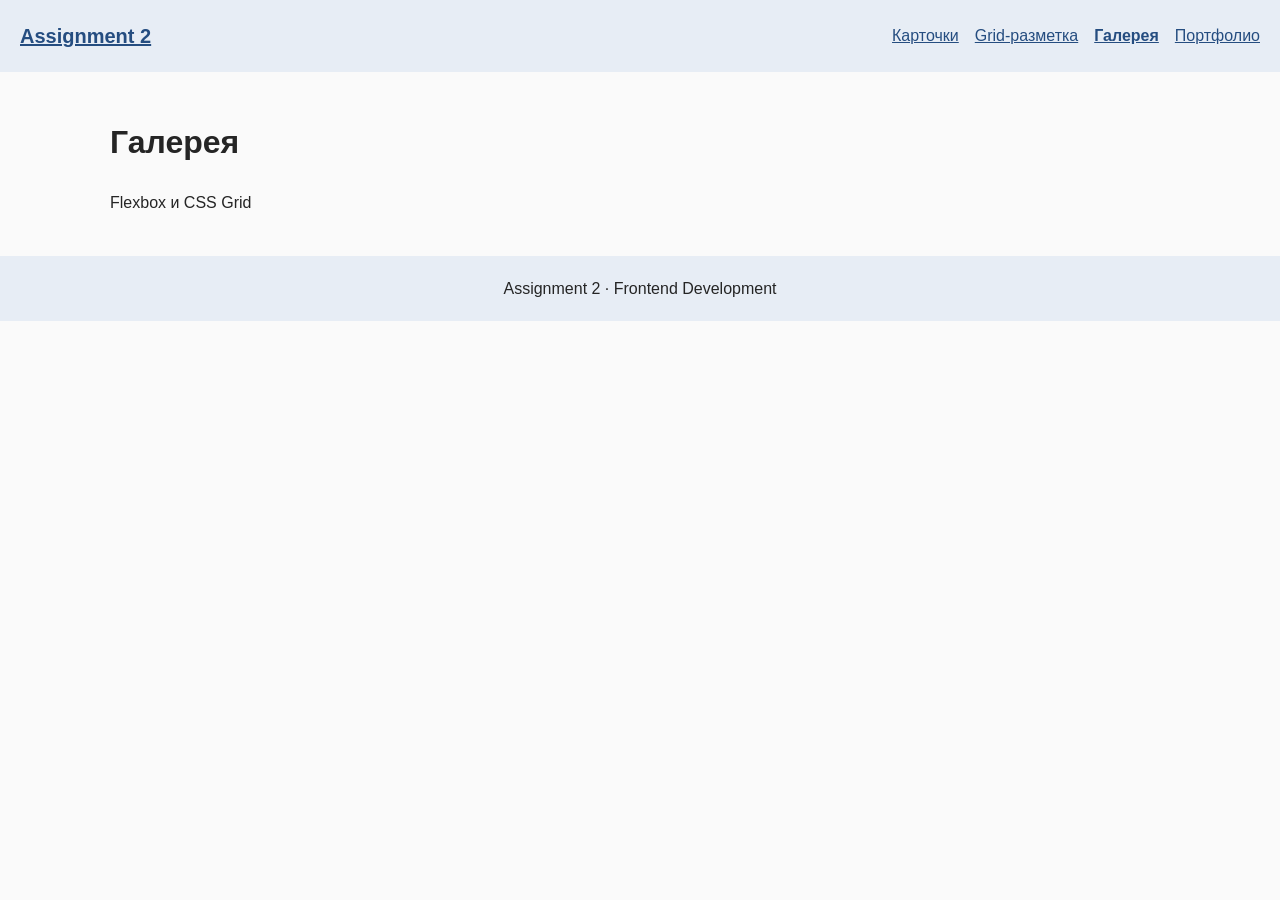
==== gallery.html @ aac7e52f "feat: add page structure and flexbox navigation" ====
<!DOCTYPE html>
<html lang="ru">
<head>
  <meta charset="UTF-8">
  <meta name="viewport" content="width=device-width, initial-scale=1.0">
  <title>Галерея — Assignment 2</title>
  <link rel="stylesheet" href="style.css">
</head>
<body>
  <header class="site-header">
    <a class="logo" href="index.html">Assignment 2</a>
    <nav aria-label="Основная навигация">
      <a href="index.html">Карточки</a>
      <a href="layout.html">Grid-разметка</a>
      <a href="gallery.html" aria-current="page">Галерея</a>
      <a href="portfolio.html">Портфолио</a>
    </nav>
  </header>
  <main>
    <h1>Галерея</h1>
    <p>Flexbox и CSS Grid</p>
  </main>
  <footer class="site-footer">Assignment 2 · Frontend Development</footer>
</body>
</html>
---- style.css ----
/* Общие стили и навигация (Task 0). */
* {
  box-sizing: border-box;
}

body {
  margin: 0;
  font-family: Arial, sans-serif;
  line-height: 1.6;
  color: #252525;
  background: #fafafa;
}

.site-header {
  display: flex;
  justify-content: space-between;
  align-items: center;
  flex-wrap: wrap;
  gap: 16px;
  padding: 20px;
  background: #e7edf5;
}

.logo {
  font-size: 20px;
  font-weight: bold;
}

nav {
  display: flex;
  flex-wrap: wrap;
  gap: 16px;
}

a {
  color: #254d80;
}

nav a[aria-current="page"] {
  font-weight: bold;
}

main {
  max-width: 1100px;
  margin: 0 auto;
  padding: 24px 20px;
}

.site-footer {
  padding: 20px;
  text-align: center;
  background: #e7edf5;
}
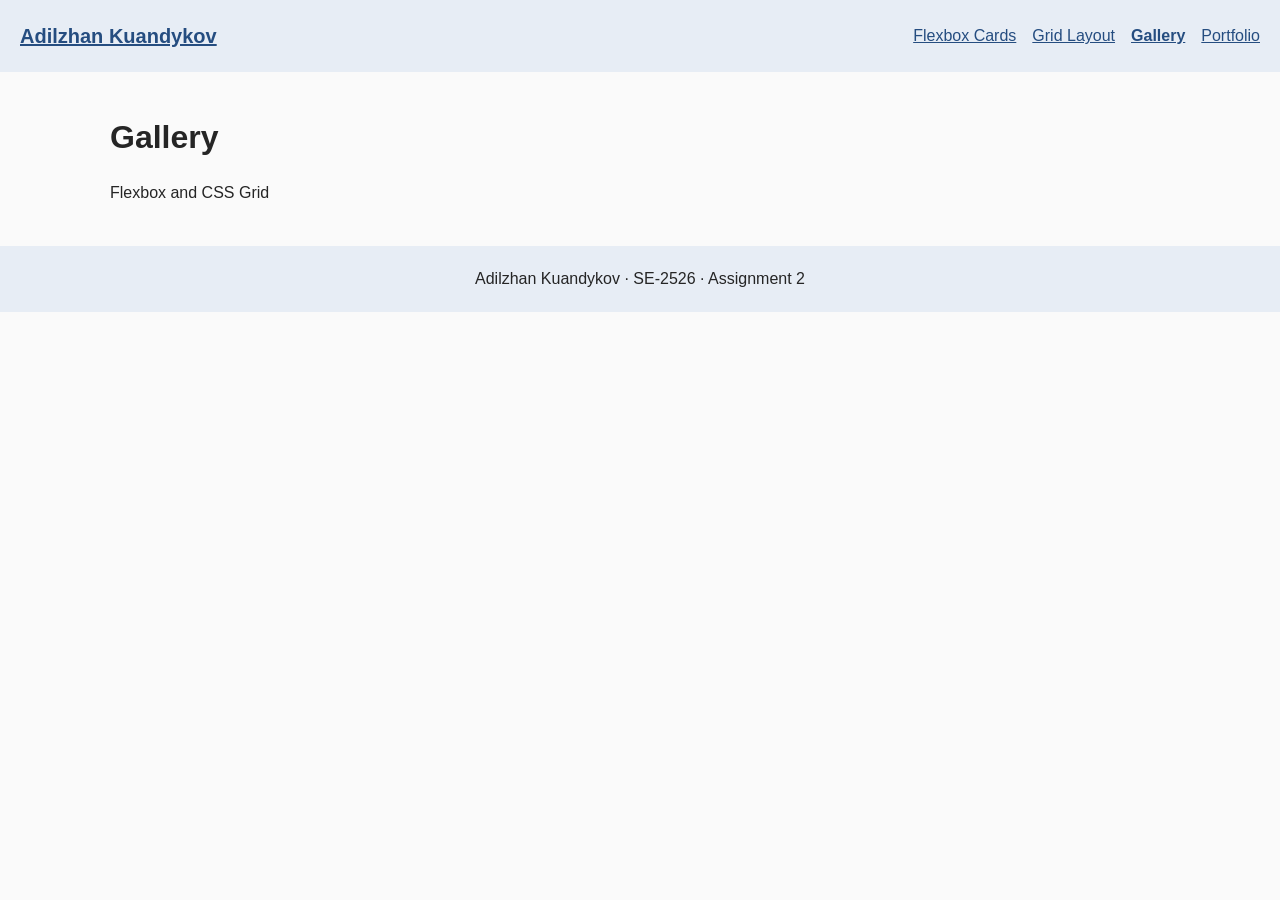
==== commit 7414a7dc: "feat: add personal photos and flexbox hobby cards" ====
--- a/gallery.html
+++ b/gallery.html
@@ -1,25 +1,22 @@
 <!DOCTYPE html>
-<html lang="ru">
+<html lang="en">
 <head>
   <meta charset="UTF-8">
   <meta name="viewport" content="width=device-width, initial-scale=1.0">
-  <title>Галерея — Assignment 2</title>
+  <title>Gallery | Adilzhan Kuandykov</title>
   <link rel="stylesheet" href="style.css">
 </head>
-<body>
+<body class="">
   <header class="site-header">
-    <a class="logo" href="index.html">Assignment 2</a>
-    <nav aria-label="Основная навигация">
-      <a href="index.html">Карточки</a>
-      <a href="layout.html">Grid-разметка</a>
-      <a href="gallery.html" aria-current="page">Галерея</a>
-      <a href="portfolio.html">Портфолио</a>
+    <a class="logo" href="index.html">Adilzhan Kuandykov</a>
+    <nav aria-label="Main navigation">
+      <a href="index.html">Flexbox Cards</a>
+      <a href="layout.html">Grid Layout</a>
+      <a href="gallery.html" aria-current="page">Gallery</a>
+      <a href="portfolio.html">Portfolio</a>
     </nav>
   </header>
-  <main>
-    <h1>Галерея</h1>
-    <p>Flexbox и CSS Grid</p>
-  </main>
-  <footer class="site-footer">Assignment 2 · Frontend Development</footer>
+  <main><h1>Gallery</h1><p>Flexbox and CSS Grid</p></main>
+  <footer class="site-footer">Adilzhan Kuandykov · SE-2526 · Assignment 2</footer>
 </body>
 </html>
--- a/style.css
+++ b/style.css
@@ -51,3 +51,67 @@
   text-align: center;
   background: #e7edf5;
 }
+
+/* Task 1: equal-height cards with Flexbox. */
+.card-row {
+  display: flex;
+  flex-wrap: wrap;
+  align-items: stretch;
+  gap: 20px;
+}
+
+.card {
+  flex: 1 1 240px;
+  display: flex;
+  flex-direction: column;
+  border: 1px solid #ccc;
+  border-radius: 6px;
+  overflow: hidden;
+  background: white;
+  transition: box-shadow 0.2s;
+}
+
+.card:hover {
+  box-shadow: 0 4px 12px #0002;
+}
+
+.card > img {
+  width: 100%;
+  height: 220px;
+  object-fit: cover;
+}
+
+.card-content {
+  flex: 1;
+  display: flex;
+  flex-direction: column;
+  align-items: flex-start;
+  padding: 18px;
+}
+
+h1, h2 {
+  line-height: 1.3;
+}
+
+h2 {
+  margin-top: 0;
+}
+
+.button {
+  display: inline-block;
+  margin-top: auto;
+  padding: 8px 14px;
+  border-radius: 4px;
+  background: #254d80;
+  color: white;
+  text-decoration: none;
+}
+
+.button:hover {
+  background: #183757;
+}
+
+a:focus-visible {
+  outline: 3px solid #b45200;
+  outline-offset: 4px;
+}
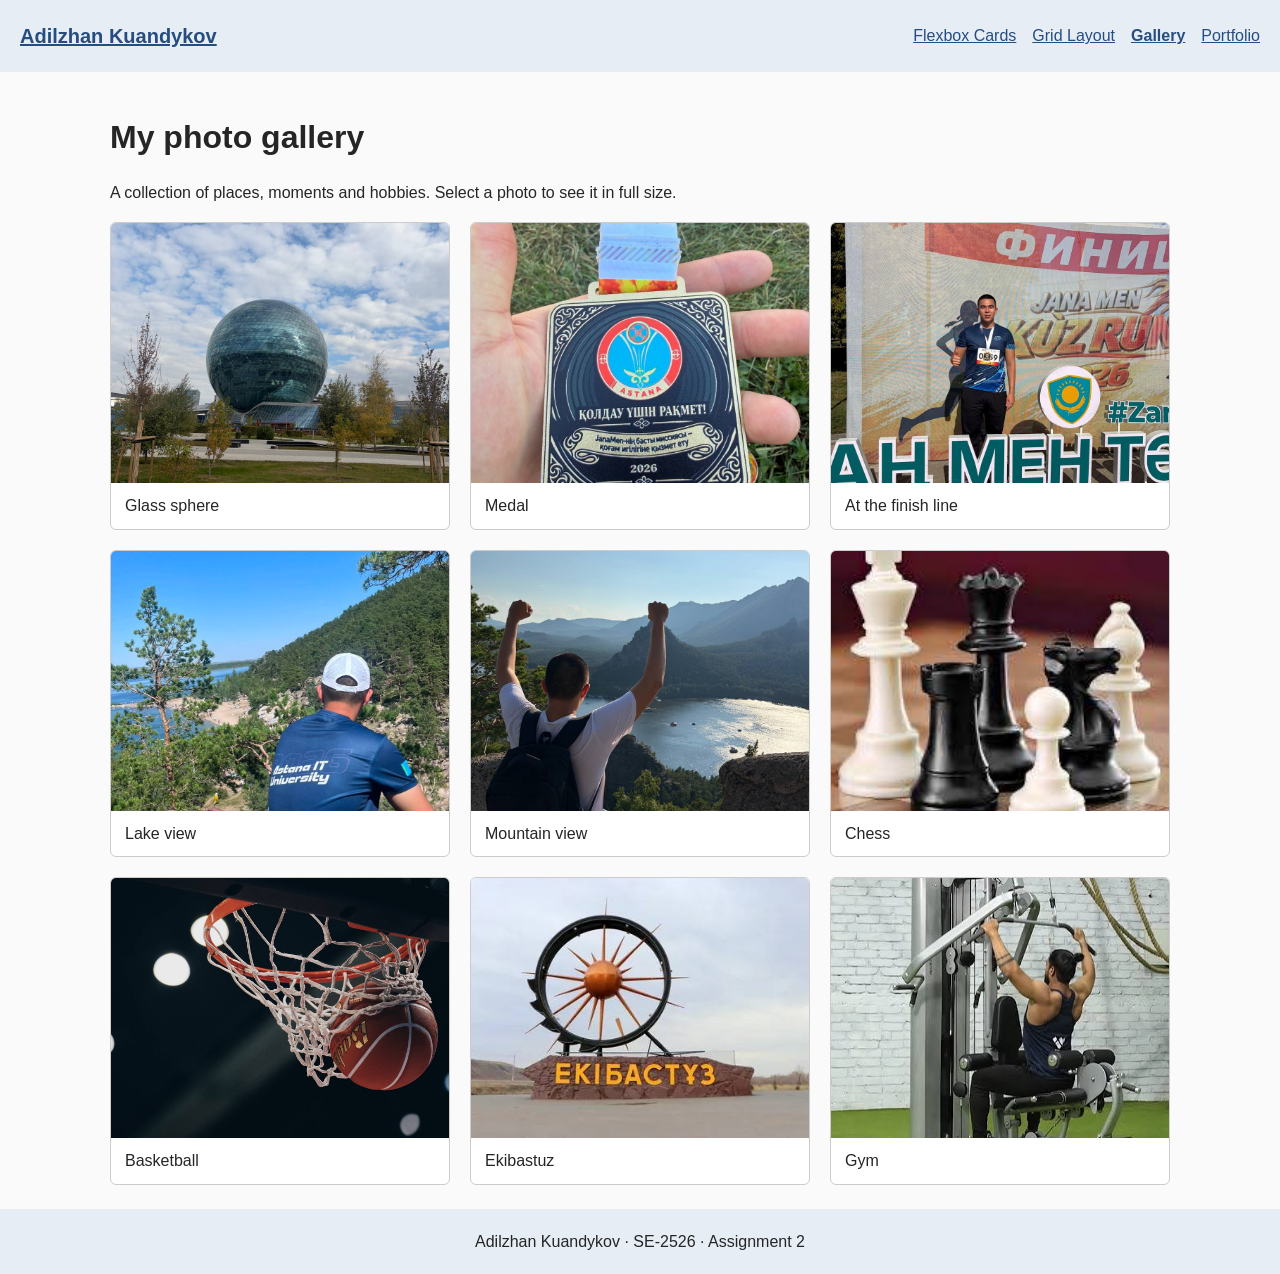
==== commit 8d00be33: "feat: add grid area layout and nine-photo gallery" ====
--- a/gallery.html
+++ b/gallery.html
@@ -16,7 +16,76 @@
       <a href="portfolio.html">Portfolio</a>
     </nav>
   </header>
-  <main><h1>Gallery</h1><p>Flexbox and CSS Grid</p></main>
+  <main>
+    <h1>My photo gallery</h1>
+    <p>A collection of places, moments and hobbies. Select a photo to see it in full size.</p>
+    <!-- Task 3: nine photos in equal-width Grid columns. -->
+    <section class="gallery" aria-label="Photo gallery">
+      <figure id="photo-1">
+        <a href="images/photo-1.jpg" aria-label="Open photo: Glass sphere">
+          <img src="images/photo-1.jpg" alt="A large glass sphere building beneath a cloudy sky" loading="lazy">
+          <span class="photo-overlay">Open photo</span>
+        </a>
+        <figcaption>Glass sphere</figcaption>
+      </figure>
+      <figure id="photo-2">
+        <a href="images/photo-2.jpg" aria-label="Open photo: Medal">
+          <img src="images/photo-2.jpg" alt="A hand holding a medal with an Astana emblem" loading="lazy">
+          <span class="photo-overlay">Open photo</span>
+        </a>
+        <figcaption>Medal</figcaption>
+      </figure>
+      <figure id="photo-3">
+        <a href="images/photo-3.jpg" aria-label="Open photo: At the finish line">
+          <img src="images/photo-3.jpg" alt="Adilzhan standing in front of a running event banner" loading="lazy">
+          <span class="photo-overlay">Open photo</span>
+        </a>
+        <figcaption>At the finish line</figcaption>
+      </figure>
+      <figure id="photo-4">
+        <a href="images/photo-4.jpg" aria-label="Open photo: Lake view">
+          <img src="images/photo-4.jpg" alt="A person in an Astana IT University shirt overlooking a lake" loading="lazy">
+          <span class="photo-overlay">Open photo</span>
+        </a>
+        <figcaption>Lake view</figcaption>
+      </figure>
+      <figure id="photo-5">
+        <a href="images/photo-5.jpg" aria-label="Open photo: Mountain view">
+          <img src="images/photo-5.jpg" alt="A person raising their arms above a lake and mountains" loading="lazy">
+          <span class="photo-overlay">Open photo</span>
+        </a>
+        <figcaption>Mountain view</figcaption>
+      </figure>
+      <figure id="photo-6">
+        <a href="images/photo-6.jpg" aria-label="Open photo: Chess">
+          <img src="images/photo-6.jpg" alt="Black and white chess pieces" loading="lazy">
+          <span class="photo-overlay">Open photo</span>
+        </a>
+        <figcaption>Chess</figcaption>
+      </figure>
+      <figure id="photo-7">
+        <a href="images/photo-7.jpg" aria-label="Open photo: Basketball">
+          <img src="images/photo-7.jpg" alt="A basketball going through a hoop" loading="lazy">
+          <span class="photo-overlay">Open photo</span>
+        </a>
+        <figcaption>Basketball</figcaption>
+      </figure>
+      <figure id="photo-8">
+        <a href="images/photo-8.jpg" aria-label="Open photo: Ekibastuz">
+          <img src="images/photo-8.jpg" alt="An Ekibastuz roadside monument" loading="lazy">
+          <span class="photo-overlay">Open photo</span>
+        </a>
+        <figcaption>Ekibastuz</figcaption>
+      </figure>
+      <figure id="photo-9">
+        <a href="images/photo-9.jpg" aria-label="Open photo: Gym">
+          <img src="images/photo-9.jpg" alt="A person using a weight machine at the gym" loading="lazy">
+          <span class="photo-overlay">Open photo</span>
+        </a>
+        <figcaption>Gym</figcaption>
+      </figure>
+    </section>
+  </main>
   <footer class="site-footer">Adilzhan Kuandykov · SE-2526 · Assignment 2</footer>
 </body>
 </html>
--- a/style.css
+++ b/style.css
@@ -115,3 +115,99 @@
   outline: 3px solid #b45200;
   outline-offset: 4px;
 }
+
+/* Task 2: named Grid areas for the whole page. */
+.grid-page {
+  display: grid;
+  min-height: 100vh;
+  grid-template-columns: 250px minmax(0, 1fr);
+  grid-template-rows: auto 1fr auto;
+  grid-template-areas:
+    "header header"
+    "sidebar main"
+    "footer footer";
+}
+
+.grid-page .site-header { grid-area: header; }
+.grid-page .site-footer { grid-area: footer; }
+.layout-sidebar {
+  grid-area: sidebar;
+  padding: 24px 20px;
+  background: #f0f2f5;
+}
+.layout-main {
+  grid-area: main;
+  width: 100%;
+}
+.layout-photo {
+  display: block;
+  max-width: 360px;
+  width: 100%;
+  height: auto;
+  margin-bottom: 24px;
+  border-radius: 6px;
+}
+
+/* Task 3: a 3-column gallery with equal rows. */
+.gallery {
+  display: grid;
+  grid-template-columns: repeat(3, minmax(0, 1fr));
+  grid-auto-rows: 1fr;
+  gap: 20px;
+}
+.gallery figure {
+  margin: 0;
+  border: 1px solid #ccc;
+  border-radius: 6px;
+  overflow: hidden;
+  background: white;
+  scroll-margin-top: 20px;
+}
+.gallery figure:target {
+  outline: 3px solid #254d80;
+}
+.gallery figure > a {
+  position: relative;
+  display: block;
+}
+.gallery img {
+  display: block;
+  width: 100%;
+  height: 260px;
+  object-fit: cover;
+}
+.gallery figcaption {
+  padding: 10px 14px;
+}
+.photo-overlay {
+  position: absolute;
+  inset: auto 0 0;
+  padding: 10px;
+  background: #000b;
+  color: white;
+  text-align: center;
+  opacity: 0;
+  transition: opacity 0.2s;
+}
+.gallery a:hover .photo-overlay,
+.gallery a:focus-visible .photo-overlay {
+  opacity: 1;
+}
+
+@media (max-width: 750px) {
+  .grid-page {
+    grid-template-columns: 1fr;
+    grid-template-areas: "header" "sidebar" "main" "footer";
+    grid-template-rows: auto auto 1fr auto;
+  }
+  .gallery { grid-template-columns: repeat(2, minmax(0, 1fr)); }
+}
+
+@media (max-width: 500px) {
+  .gallery { grid-template-columns: 1fr; }
+  .card-row { flex-direction: column; }
+}
+
+@media (hover: none) {
+  .photo-overlay { opacity: 1; }
+}
